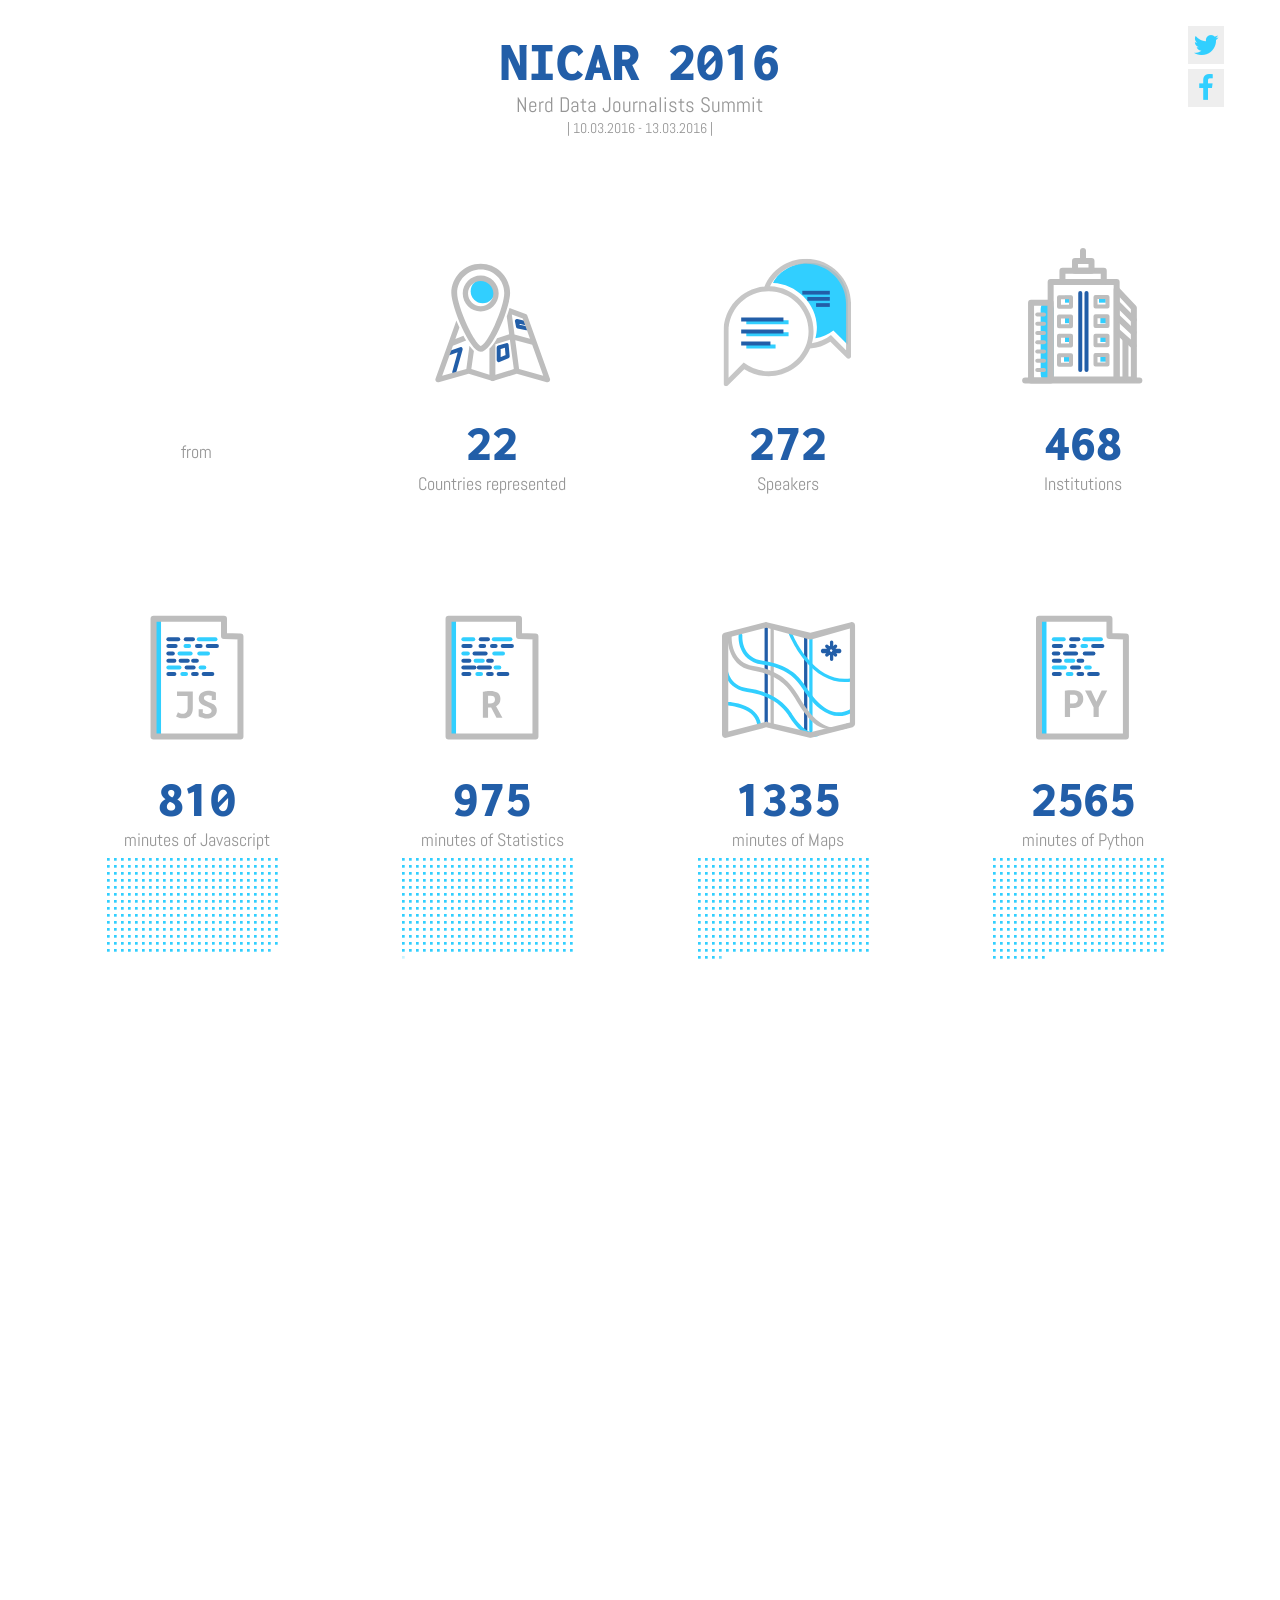
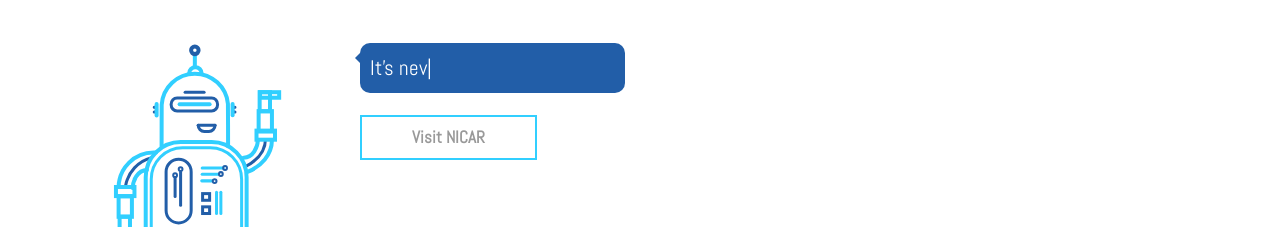
==== index.html @ ded90fb3 "mob test" ====
<!doctype html>

<html lang="en">
<head>
  <meta charset="utf-8">

  <title>NiCAR 2016</title>
  <meta name="description" content="NICAR facts">
  <meta name="author" content="SitePoint">

  <link href='https://fonts.googleapis.com/css?family=Inconsolata' rel='stylesheet' type='text/css'>
  <link href='https://fonts.googleapis.com/css?family=Abel' rel='stylesheet' type='text/css'>

  <link rel="stylesheet" href="css/bootstrap.min.css">
  <link rel="stylesheet" href="https://maxcdn.bootstrapcdn.com/font-awesome/4.5.0/css/font-awesome.min.css">
  <link rel="stylesheet" href="css/style.css">
</head>

<body>
  <section id="header" class="container-fluid">
    <div class="row">
    <div class="col-lg-10 col-lg-offset-1 col-md-10 col-mg-offset-1 col-sm-10 col-sm-offset-1 col-xs-8 col-xs-offset-2">
      <h1 id="main-title"> NICAR 2016  </h1>
      <h3 class="center"> Nerd Data Journalists Summit</h3>
      <h4 class="center">| 10.03.2016 - 13.03.2016 |</h4>
    </div>
    <div class="col-lg-1 col-md-1 col-sm-1 col-xs-1">
      <div class="social-icons">
      <div class="twitter"> <a href=""target="_blank"><i class="fa fa-twitter fa-fw fa-2x"></i></a></div>
      <div class="facebook">  <a href=""target="_blank"><i class="fa fa-facebook fa-fw fa-2x"></i></a></div>
     </div>
    </div>
  </section>

  <section id="main">
    <div class="row first-facts">
      <div class="globe col-lg-3 col-md-3 col-sm-6 col-xs-12">
        <div id="globe" width="200" height="200"></div>
        <div id="participants" class="subtitle"></div>
        <div class="subtitle">from <span id="country"> </span></div>
      </div>
      <div class="fact col-lg-3 col-md-3 col-sm-6 col-xs-12">
        <img class="img-responsive" src="img/countries.svg"></img>
        <h2>22</h2>
        <div class="subtitle"> Countries represented</div>
      </div>
      <div class="fact col-lg-3 col-md-3 col-sm-6 col-xs-12">
        <img class="img-responsive" src="img/speaker.svg"></img>
        <h2>272</h2>
        <div class="subtitle"> Speakers </div>
      </div>
      <div class="fact col-lg-3 col-md-3 col-sm-6 col-xs-12">
          <img class="img-responsive" src="img/organization.svg"></img>
        <h2 class="title-year">468</h2>
        <div class="subtitle"> Institutions </div>
      </div>
  	</div>
  <div class="row ">
    <div class="col-lg-3 col-md-3 col-sm-6 col-xs-12">
      <img class="img-responsive" src="img/js.svg"></img>
      <h2>810</h2>
      <div class="subtitle"> minutes of Javascript </div>
      <div id="javascript" class="minutes"> </div>
    </div>
    <div class="col-lg-3 col-md-3 col-sm-6 col-xs-12">
      <img class="img-responsive" src="img/r.svg"></img>
      <h2>975</h2>
      <div class="subtitle"> minutes of Statistics </div>
      <div id="statistics" class="minutes"> </div>
    </div>
    <div class="col-lg-3 col-md-3 col-sm-6 col-xs-12">
      <img class="img-responsive" src="img/map.svg"></img>
      <h2>1335</h2>
      <div class="subtitle"> minutes of Maps </div>
      <div id="maps" class="minutes"> </div>
    </div>
    <div class="col-lg-3 col-md-3 col-sm-6 col-xs-12">
      <img class="img-responsive" src="img/py.svg"></img>
      <h2>2565</h2>
      <div class="subtitle"> minutes of Python </div>
      <div id="python" class="minutes"> </div>
    </div>
    <div class="col-lg-3 col-md-3 col-sm-6 col-xs-12">
      <img class="img-responsive" src="img/botik.svg"></img>
    </div>
    <div class="col-lg-3 col-md-3 col-sm-6 col-xs-12">
      <div class="jr-speechbubble">
        <span id="robospeech"> </span>
       </div>
       <a class="btn" href="http://www.ire.org/conferences/nicar2016/"> Visit NICAR</a>
    </div>
	</div>
</section>



  <script src="http://code.jquery.com/jquery-1.12.0.min.js"></script>
  <script src="js/noframework.waypoints.min.js"></script>
  <script src="js/d3.min.js"></script>
  <script src="http://d3js.org/queue.v1.min.js"></script>
  <script src="http://d3js.org/topojson.v1.min.js"></script>
  <script src="js/globe.js"></script>
  <script src="js/nicarminutes.js"></script>
  <script src="js/typed.js"></script>

  <script>

  var waypoint = new Waypoint({
  element: document.getElementById('robospeech'),
  handler: function(direction) {
    console.log('Scrolled to waypoint!')
  $(function(){
       $("#robospeech").typed({
         strings: ["It's never too much coding, right?"],
         typeSpeed: 10
       });
   });
 },
  offset: "90%"
})


  </script>
</body>
</html>
---- css/style.css ----
body {
  font-family:'Abel', sans-serif ;
  color: #969696;
}


h1 {
  font-size: 4em;
  font-family: 'Inconsolata', sans-serif ;
  font-weight: 900;
  margin: 10px 0px 0px 0px;
  text-align: center;
  color: #225ea8;
  /*text-decoration: underline;*/
}

h2 {
  font-size: 52px;
  font-family: 'Inconsolata', sans-serif ;
  font-weight: 900;
  margin: 5px 0px 0px 0px;
  text-align: center;
  color: #225ea8;
  /*text-decoration: underline;*/
}

h3 {
  font-size: 1.5em;
  margin: 0px;
}

h4 {
  font-size: 1em;
  margin: 5px;
  /*color: #439fd8;*/

}

.social-icons {
  position: fixed;
}

.fa-twitter,
.fa-facebook {
  background-color: #eee;
  padding: 5px;
  margin-top: 5px;
  color: #31cfff;
}

.fa-facebook:hover,
.fa-twitter:hover {
  color: #225ea8;
}

.center {
  text-align: center;
}

#country {
  color:#31cfff;
}

img {
  margin:auto;
}

#main-title {
  font-size: 7em;
}

#header {
  margin-top: 1em;
  margin-bottom: 7em;
}

#main {
  padding-left: 12%;
  padding-right: 12%;
}

.minutes {
  margin:auto;
}

.subtitle {
  font-size: 1.3em;
  text-align: center;
}

.fact {
  border-left: 1px solid #ddd;
  margin-bottom: 12em;
}


.btn {
  outline: none;
  box-shadow: none;
  background: #fff;
  border: 2px solid #31cfff;
  padding: 0.5em 3em;
  margin-bottom: 2em;
  margin-top: 1em;
  border-radius: 0px;
  font-size: 1.2em;
  font-weight: bold;
  color: #999;
}

.btn:hover {
  border: 2px solid #225ea8;
  color: #31cfff;
}


/*D3.js*/

canvas,
svg {
    display: block;
    margin: auto;
}




  .jr-speechbubble {
    background:#225ea8;
    border-radius:1rem;
    max-width:350px;
    margin:0 0 0.5rem;
    padding:1rem;
    position:relative;
  }

  .jr-speechbubble:before {
    border:0.5rem solid #225ea8;
    border-color:transparent #225ea8 transparent transparent;
    content:"";
    left:-1rem;
    position:absolute;
  }

  .jr-speechbubble-right {
    background:#225ea8;
  }

  .jr-speechbubble-right:before {
    content:none;
  }

  .jr-speechbubble-right:after {
    border:0.5rem solid #225ea8;
    border-color:transparent transparent transparent  #225ea8;
    content:"";
    right:-1rem;
    position:absolute;
  }
  .jr-speechbubble span {
    color:#fff;
    font-size: 1.5em;
  }


  .typed-cursor{
    opacity: 1;
    -webkit-animation: blink 0.7s infinite;
    -moz-animation: blink 0.7s infinite;
    animation: blink 0.7s infinite;
}
@keyframes blink{
    0% { opacity:1; }
    50% { opacity:0; }
    100% { opacity:1; }
}
@-webkit-keyframes blink{
    0% { opacity:1; }
    50% { opacity:0; }
    100% { opacity:1; }
}
@-moz-keyframes blink{
    0% { opacity:1; }
    50% { opacity:0; }
    100% { opacity:1; }
}



 @media only screen and (min-width : 320px) {
  #main { padding-left: 5%;   padding-right: 5%; }
  #header{ margin-top: 1.5em;}
  #main-title {font-size: 4em;}
  .fact {border-left: none; margin-bottom: 7em;}
  .globe {margin-bottom: 7em;}
  }

  @media only screen and (min-width : 480px) {
    #main { padding-left: 5%;   padding-right: 5%; }
    #header{ margin-top: 1.5em;}
    #main-title {font-size: 4em;}
    .fact {border-left: none; margin-bottom: 7em;}
    .globe {margin-bottom: 7em;}
   }
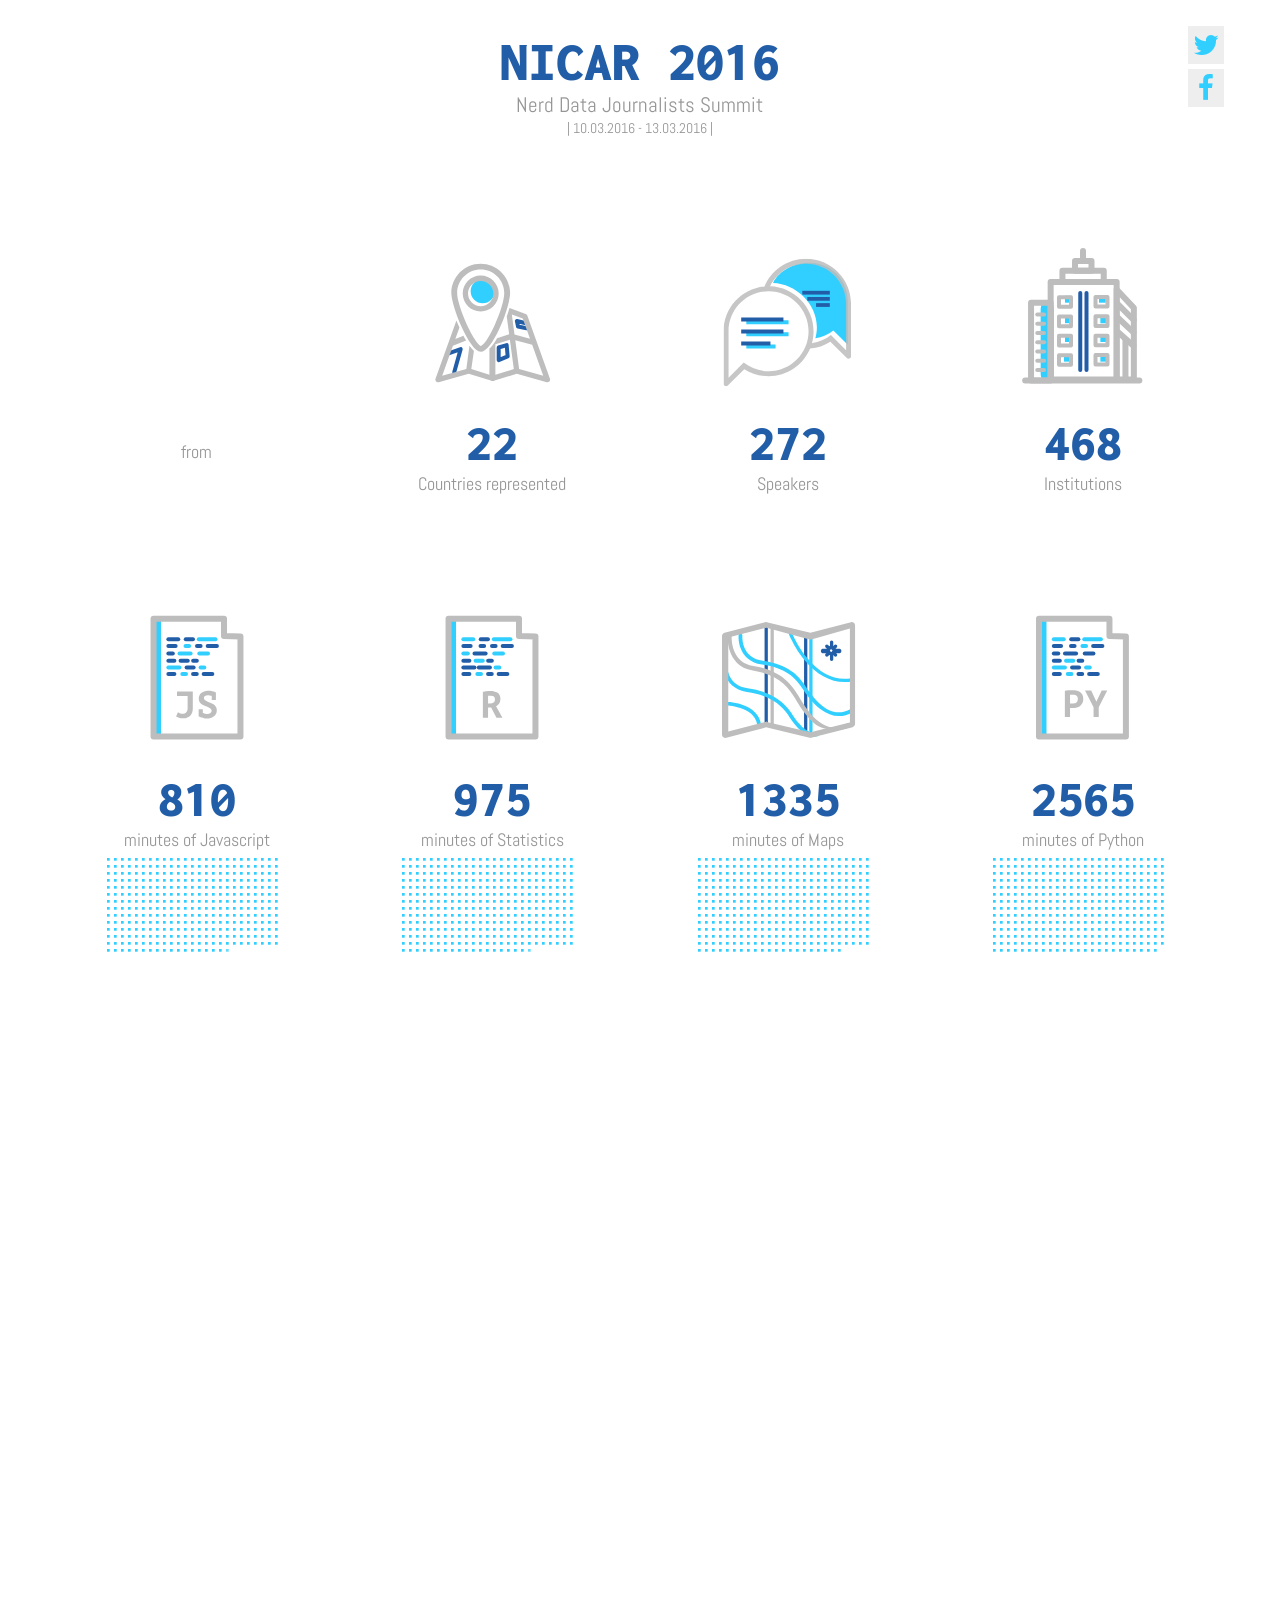
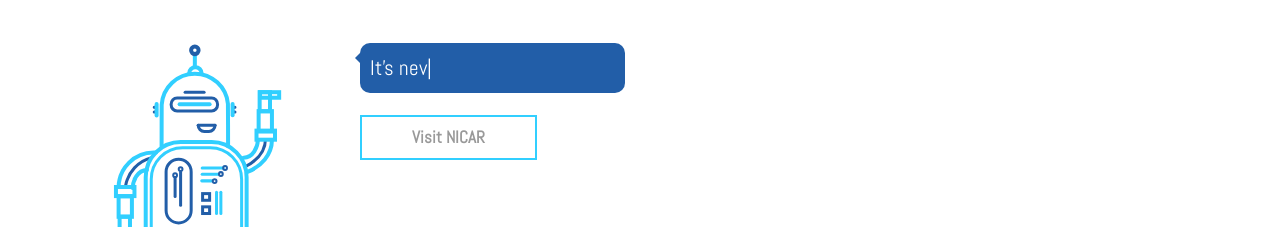
==== commit 3b473b93: "m test" ====
--- a/index.html
+++ b/index.html
@@ -7,6 +7,7 @@
   <title>NiCAR 2016</title>
   <meta name="description" content="NICAR facts">
   <meta name="author" content="SitePoint">
+  <meta name="viewport" content="width=device-width, initial-scale=1, maximum-scale=1">
 
   <link href='https://fonts.googleapis.com/css?family=Inconsolata' rel='stylesheet' type='text/css'>
   <link href='https://fonts.googleapis.com/css?family=Abel' rel='stylesheet' type='text/css'>
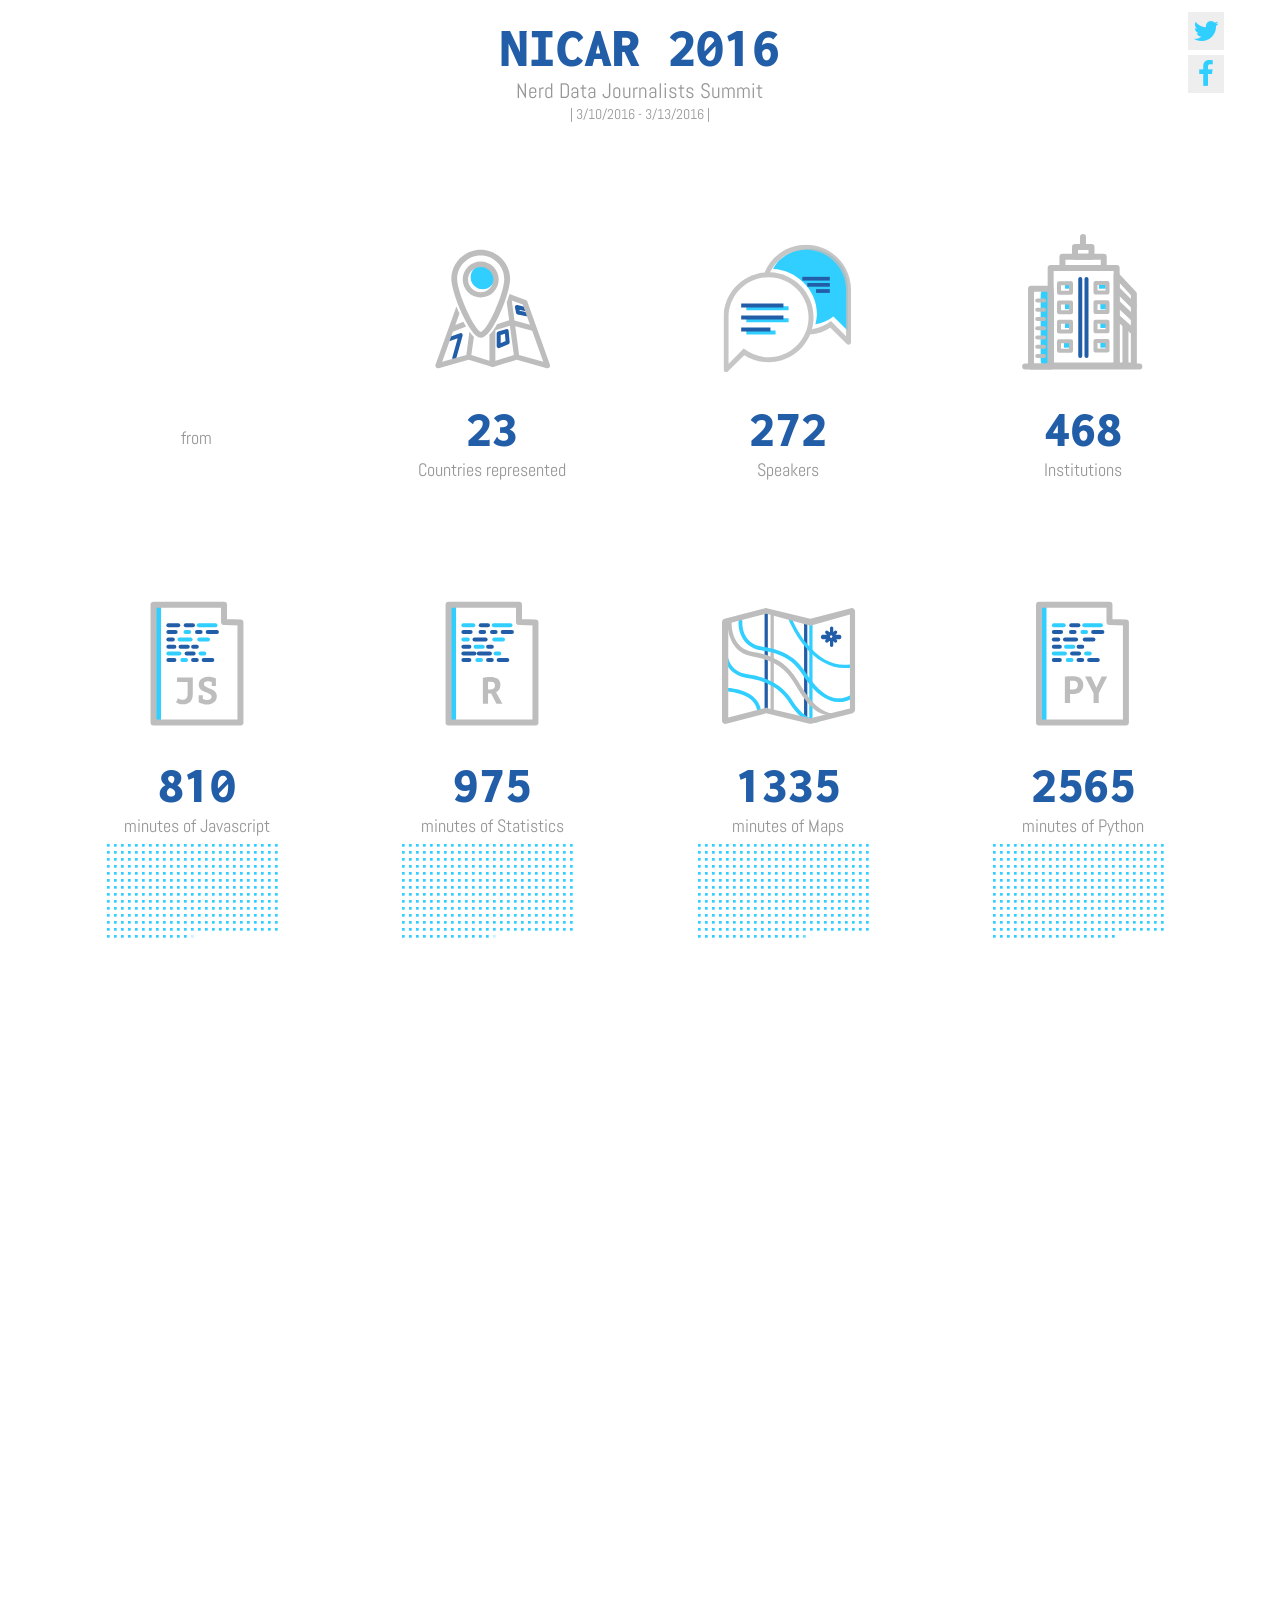
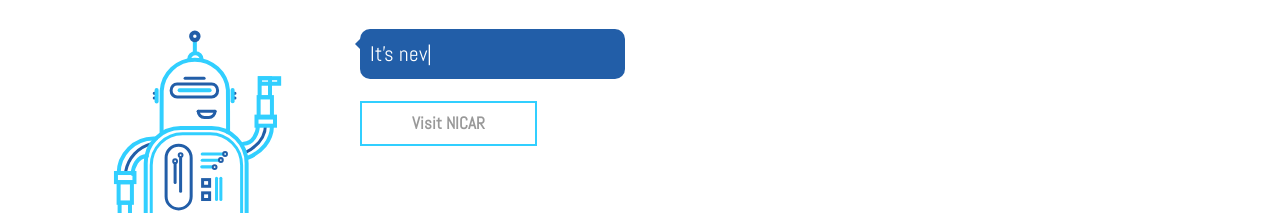
==== commit 194a0db3: "version" ====
--- a/index.html
+++ b/index.html
@@ -5,9 +5,29 @@
   <meta charset="utf-8">
 
   <title>NiCAR 2016</title>
-  <meta name="description" content="NICAR facts">
+  <meta name="description" content="Nerd Data Journalists Summit">
   <meta name="author" content="SitePoint">
   <meta name="viewport" content="width=device-width, initial-scale=1, maximum-scale=1">
+
+
+  <!-- OpenGraph Meta Tags -->
+  <meta property="og:site_name" content="yarynam.github.io" />
+  <meta property="og:type" content="website" />
+  <meta property="og:title" content="NICAR 2016" />
+  <meta property="og:image" content="http://texty.org.ua/action/file/download?file_guid=65108" />
+  <meta property="og:description" content="Nerd Data Journalists Summit" />
+  <meta property="og:url" content="http://yarynam.github.io/" />
+
+  <!-- Twitter Card Meta Tags -->
+  <meta name="twitter:site" content="@IRE_NICAR" />
+  <meta property="twitter:account_id" content="49572937" />
+  <meta name="twitter:card" content="summary_large_image" />
+  <meta name="twitter:url" content="http://yarynam.github.io/" />
+  <meta name="twitter:title" content="NICAR 2016" />
+  <meta name="twitter:description" content="NICAR 2016 facts" />
+  <meta name="twitter:image:src" content="http://texty.org.ua/action/file/download?file_guid=65108" />
+  <meta name="twitter:image:width" content="1505" />
+  <meta name="twitter:image:height" content="819" />
 
   <link href='https://fonts.googleapis.com/css?family=Inconsolata' rel='stylesheet' type='text/css'>
   <link href='https://fonts.googleapis.com/css?family=Abel' rel='stylesheet' type='text/css'>
@@ -23,12 +43,12 @@
     <div class="col-lg-10 col-lg-offset-1 col-md-10 col-mg-offset-1 col-sm-10 col-sm-offset-1 col-xs-8 col-xs-offset-2">
       <h1 id="main-title"> NICAR 2016  </h1>
       <h3 class="center"> Nerd Data Journalists Summit</h3>
-      <h4 class="center">| 10.03.2016 - 13.03.2016 |</h4>
+      <h4 class="center">|  3/10/2016 - 3/13/2016 |</h4>
     </div>
     <div class="col-lg-1 col-md-1 col-sm-1 col-xs-1">
       <div class="social-icons">
-      <div class="twitter"> <a href=""target="_blank"><i class="fa fa-twitter fa-fw fa-2x"></i></a></div>
-      <div class="facebook">  <a href=""target="_blank"><i class="fa fa-facebook fa-fw fa-2x"></i></a></div>
+      <div class="twitter"> <a href="https://twitter.com/home?status=NICAR 2016 facts http://yarynam.github.io/NICAR/"target="_blank"><i class="fa fa-twitter fa-fw fa-2x"></i></a></div>
+      <div class="facebook">  <a href="https://www.facebook.com/sharer/sharer.php?u=http://yarynam.github.io/NICAR/"target="_blank"><i class="fa fa-facebook fa-fw fa-2x"></i></a></div>
      </div>
     </div>
   </section>
@@ -42,7 +62,7 @@
       </div>
       <div class="fact col-lg-3 col-md-3 col-sm-6 col-xs-12">
         <img class="img-responsive" src="img/countries.svg"></img>
-        <h2>22</h2>
+        <h2>23</h2>
         <div class="subtitle"> Countries represented</div>
       </div>
       <div class="fact col-lg-3 col-md-3 col-sm-6 col-xs-12">
--- a/css/style.css
+++ b/css/style.css
@@ -189,7 +189,7 @@
 
  @media only screen and (min-width : 320px) {
   #main { padding-left: 5%;   padding-right: 5%; }
-  #header{ margin-top: 1.5em;}
+  #header{ margin-top: 0.5em;}
   #main-title {font-size: 4em;}
   .fact {border-left: none; margin-bottom: 7em;}
   .globe {margin-bottom: 7em;}
@@ -197,7 +197,7 @@
 
   @media only screen and (min-width : 480px) {
     #main { padding-left: 5%;   padding-right: 5%; }
-    #header{ margin-top: 1.5em;}
+    #header{ margin-top: 0.5em;}
     #main-title {font-size: 4em;}
     .fact {border-left: none; margin-bottom: 7em;}
     .globe {margin-bottom: 7em;}
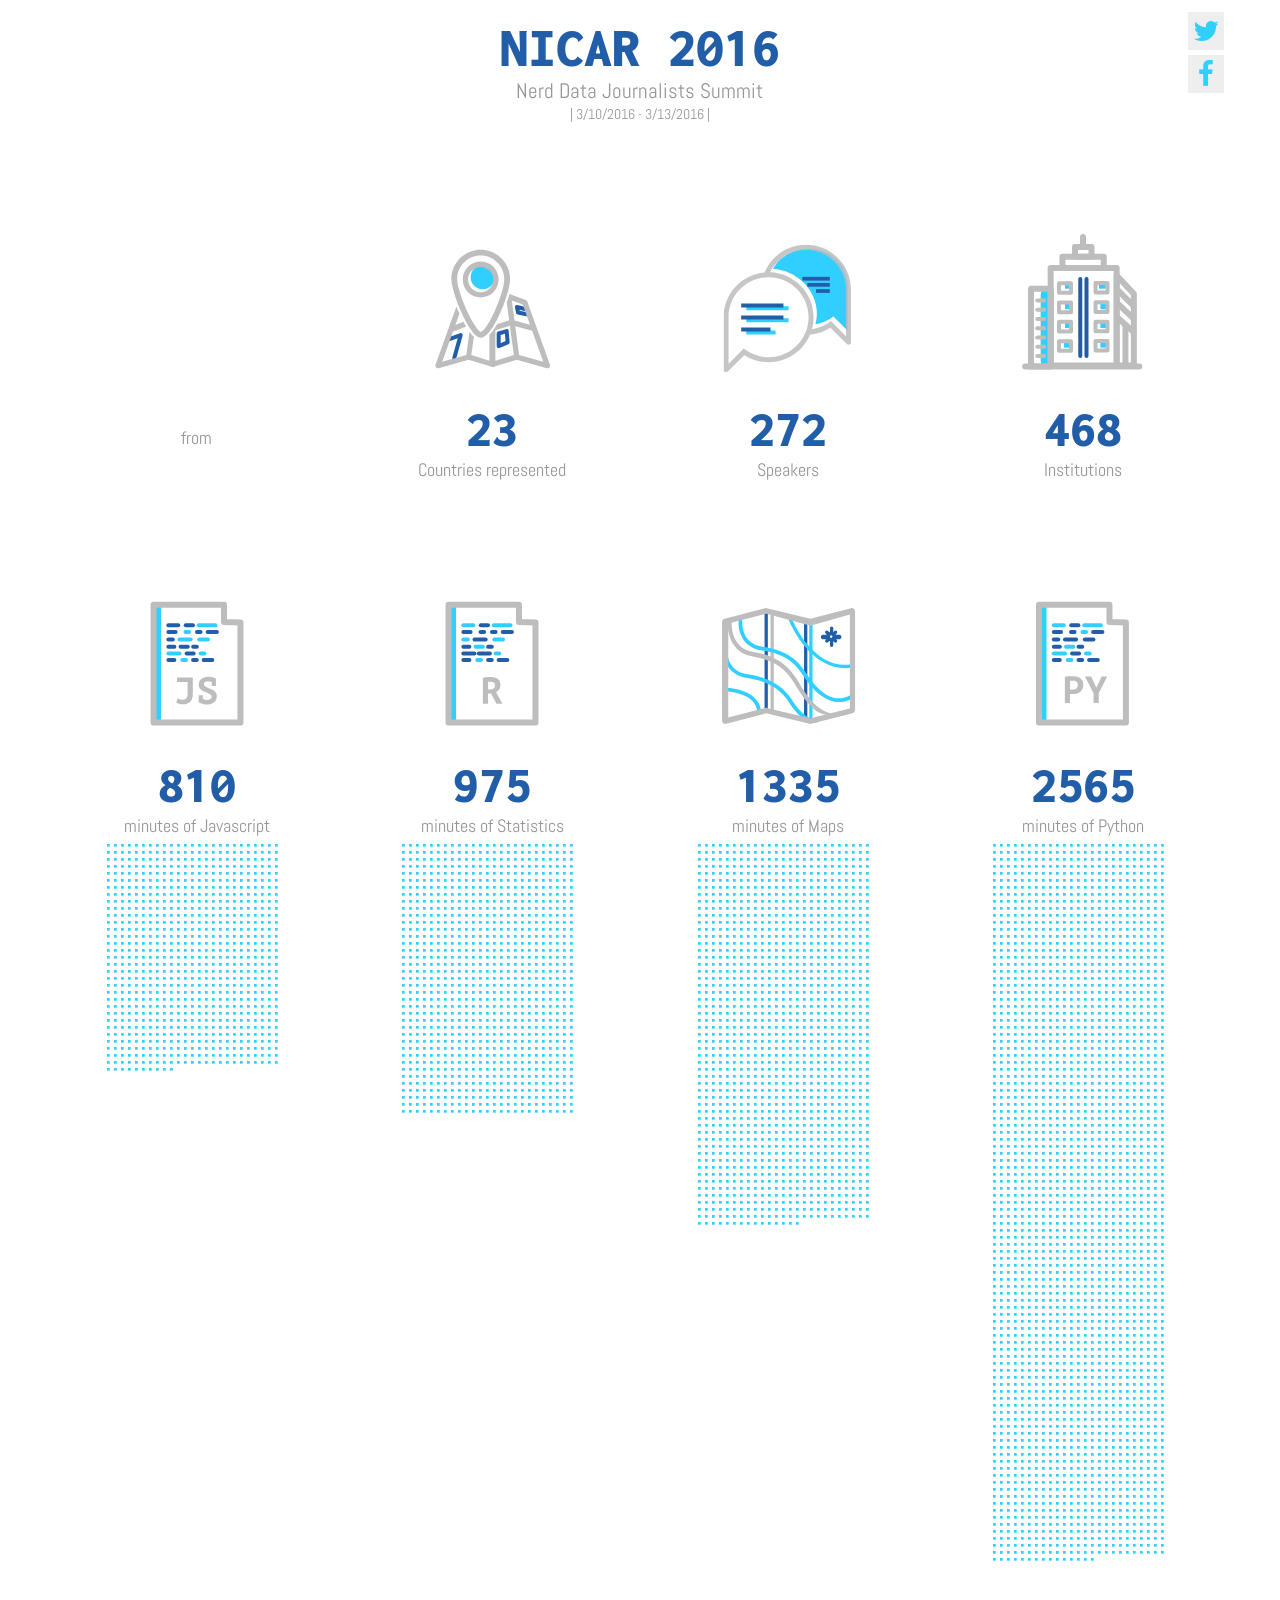
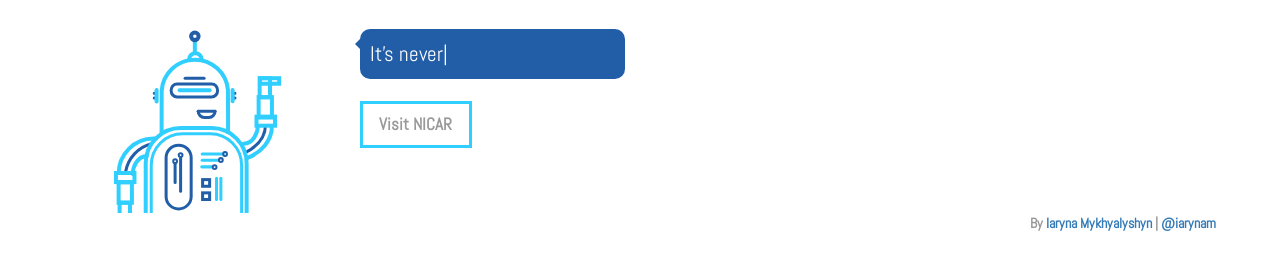
==== commit 560b2b2d: "m version" ====
--- a/index.html
+++ b/index.html
@@ -110,7 +110,10 @@
        </div>
        <a class="btn" href="http://www.ire.org/conferences/nicar2016/"> Visit NICAR</a>
     </div>
-	</div>
+  </div>
+
+    <span id="credits"> By <a href="http://yarynam.github.io/portfolio/"> Iaryna Mykhyalyshyn </a> | <a href="https://twitter.com/iarynam"> @iarynam </a> <span>
+
 </section>
 
 
--- a/css/style.css
+++ b/css/style.css
@@ -93,13 +93,16 @@
   margin-bottom: 12em;
 }
 
+a:link {
+    text-decoration: none;
+}
 
 .btn {
   outline: none;
   box-shadow: none;
   background: #fff;
-  border: 2px solid #31cfff;
-  padding: 0.5em 3em;
+  border: 3px solid #31cfff;
+  padding: 0.5em 1em;
   margin-bottom: 2em;
   margin-top: 1em;
   border-radius: 0px;
@@ -113,6 +116,11 @@
   color: #31cfff;
 }
 
+#credits {
+  float:right;
+  font-weight: bold;
+  margin-bottom: 2em;
+}
 
 /*D3.js*/
 
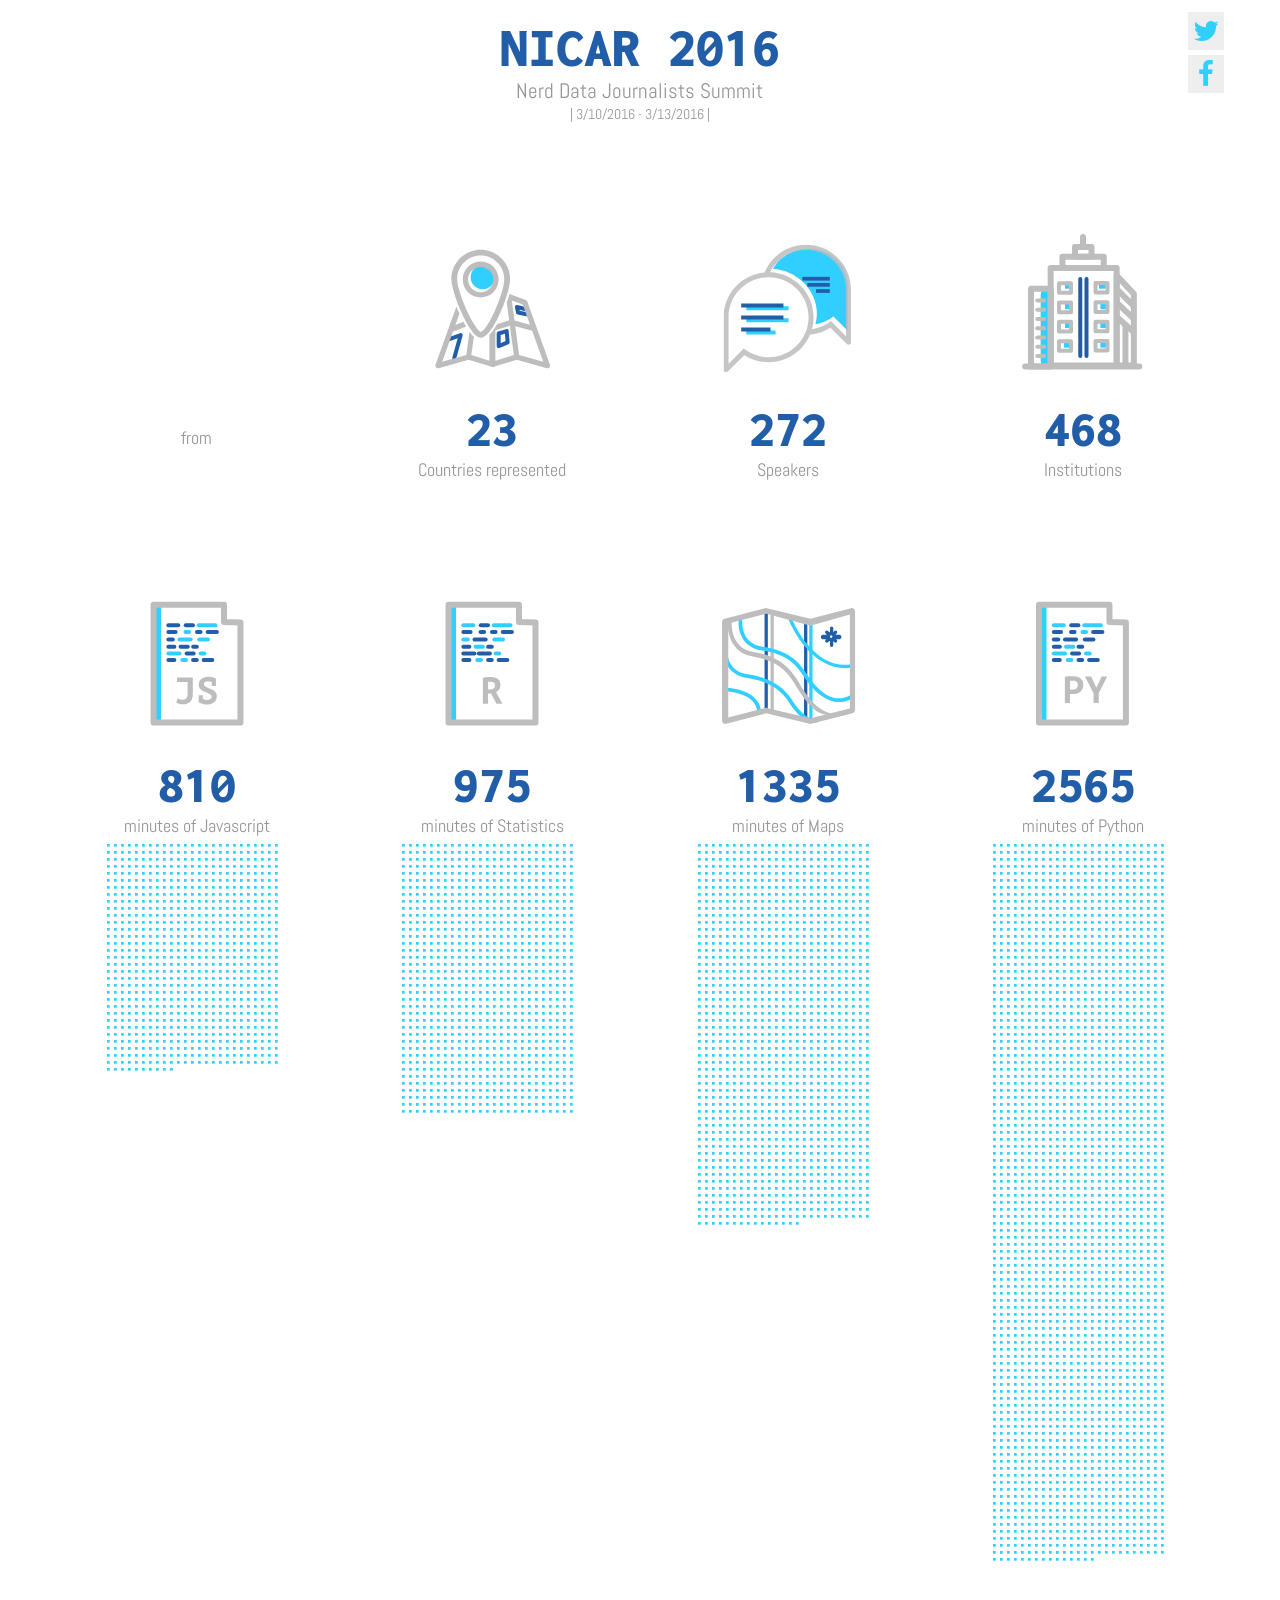
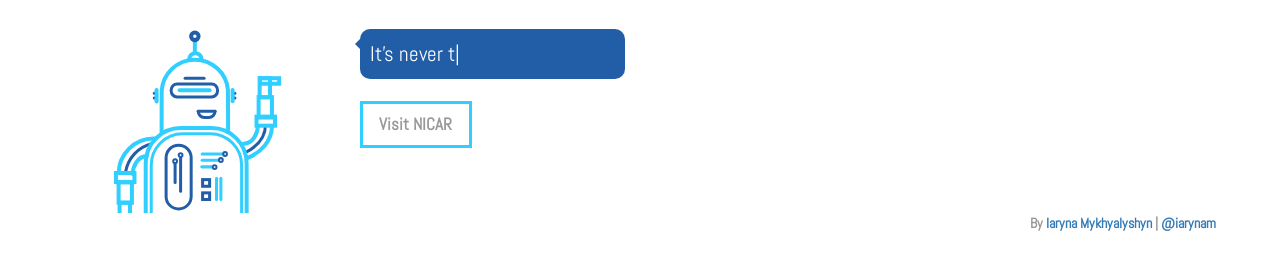
==== commit c91194b2: "test" ====
--- a/index.html
+++ b/index.html
@@ -4,9 +4,9 @@
 <head>
   <meta charset="utf-8">
 
-  <title>NiCAR 2016</title>
+
   <meta name="description" content="Nerd Data Journalists Summit">
-  <meta name="author" content="SitePoint">
+  <meta http-equiv="X-UA-Compatible" content="IE=edge">
   <meta name="viewport" content="width=device-width, initial-scale=1, maximum-scale=1">
 
 
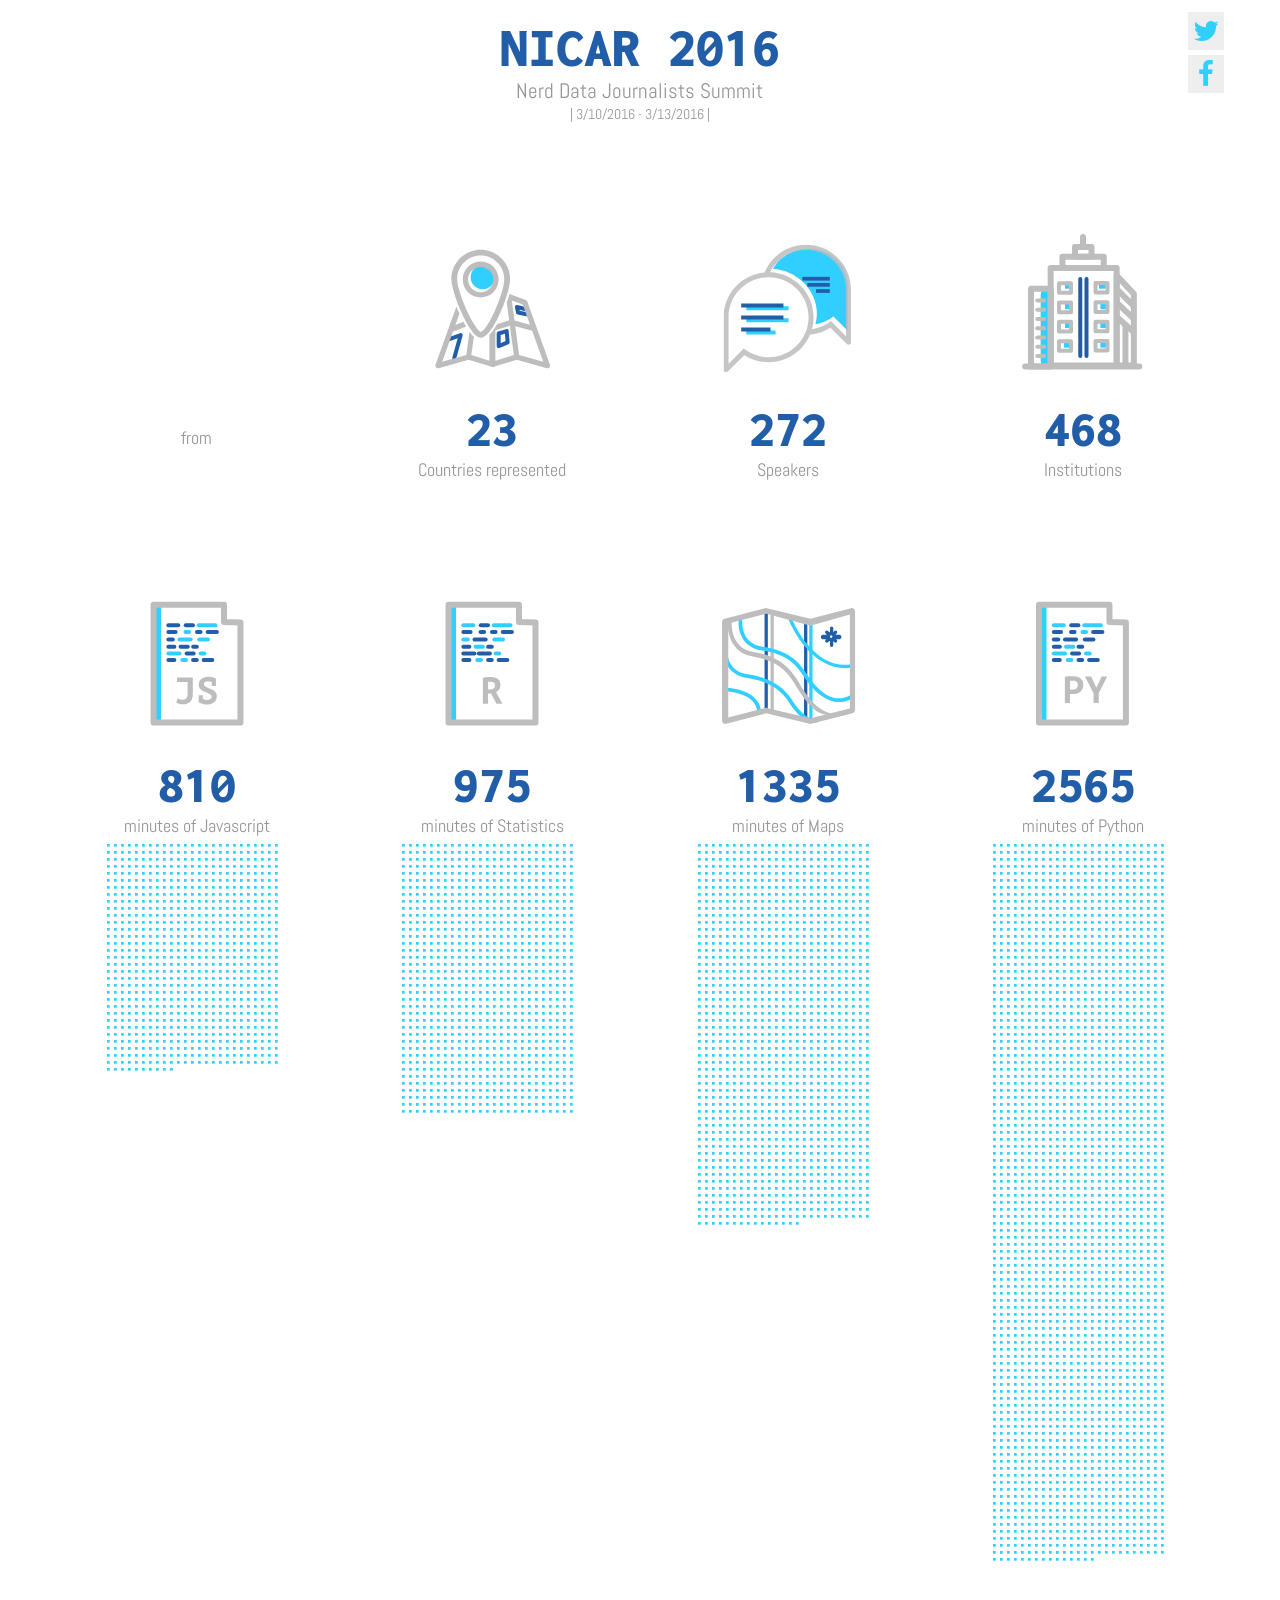
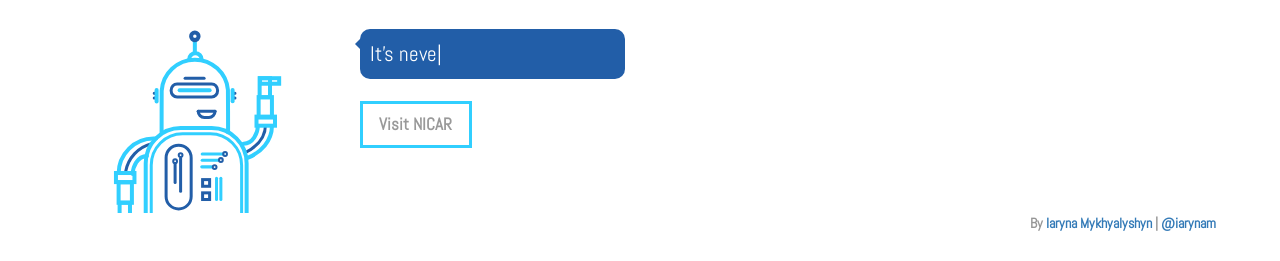
==== commit dbe6110c: "draft" ====
--- a/index.html
+++ b/index.html
@@ -4,11 +4,13 @@
 <head>
   <meta charset="utf-8">
 
+  <meta charset="utf-8">
+  <meta http-equiv="X-UA-Compatible" content="IE=edge">
+  <meta name="viewport" content="width=device-width, initial-scale=1">
+  <meta name="description" content="NICAR 2016">
+  <meta name="author" content="Iaryna Mykhyalyshyn">
 
-  <meta name="description" content="Nerd Data Journalists Summit">
-  <meta http-equiv="X-UA-Compatible" content="IE=edge">
-  <meta name="viewport" content="width=device-width, initial-scale=1, maximum-scale=1">
-
+  <meta name="keywords" content="NICAR data journalism">
 
   <!-- OpenGraph Meta Tags -->
   <meta property="og:site_name" content="yarynam.github.io" />
@@ -36,6 +38,12 @@
   <link rel="stylesheet" href="https://maxcdn.bootstrapcdn.com/font-awesome/4.5.0/css/font-awesome.min.css">
   <link rel="stylesheet" href="css/style.css">
 </head>
+
+
+
+
+
+
 
 <body>
   <section id="header" class="container-fluid">
--- a/css/style.css
+++ b/css/style.css
@@ -46,6 +46,7 @@
   padding: 5px;
   margin-top: 5px;
   color: #31cfff;
+  cursor: pointer;
 }
 
 .fa-facebook:hover,
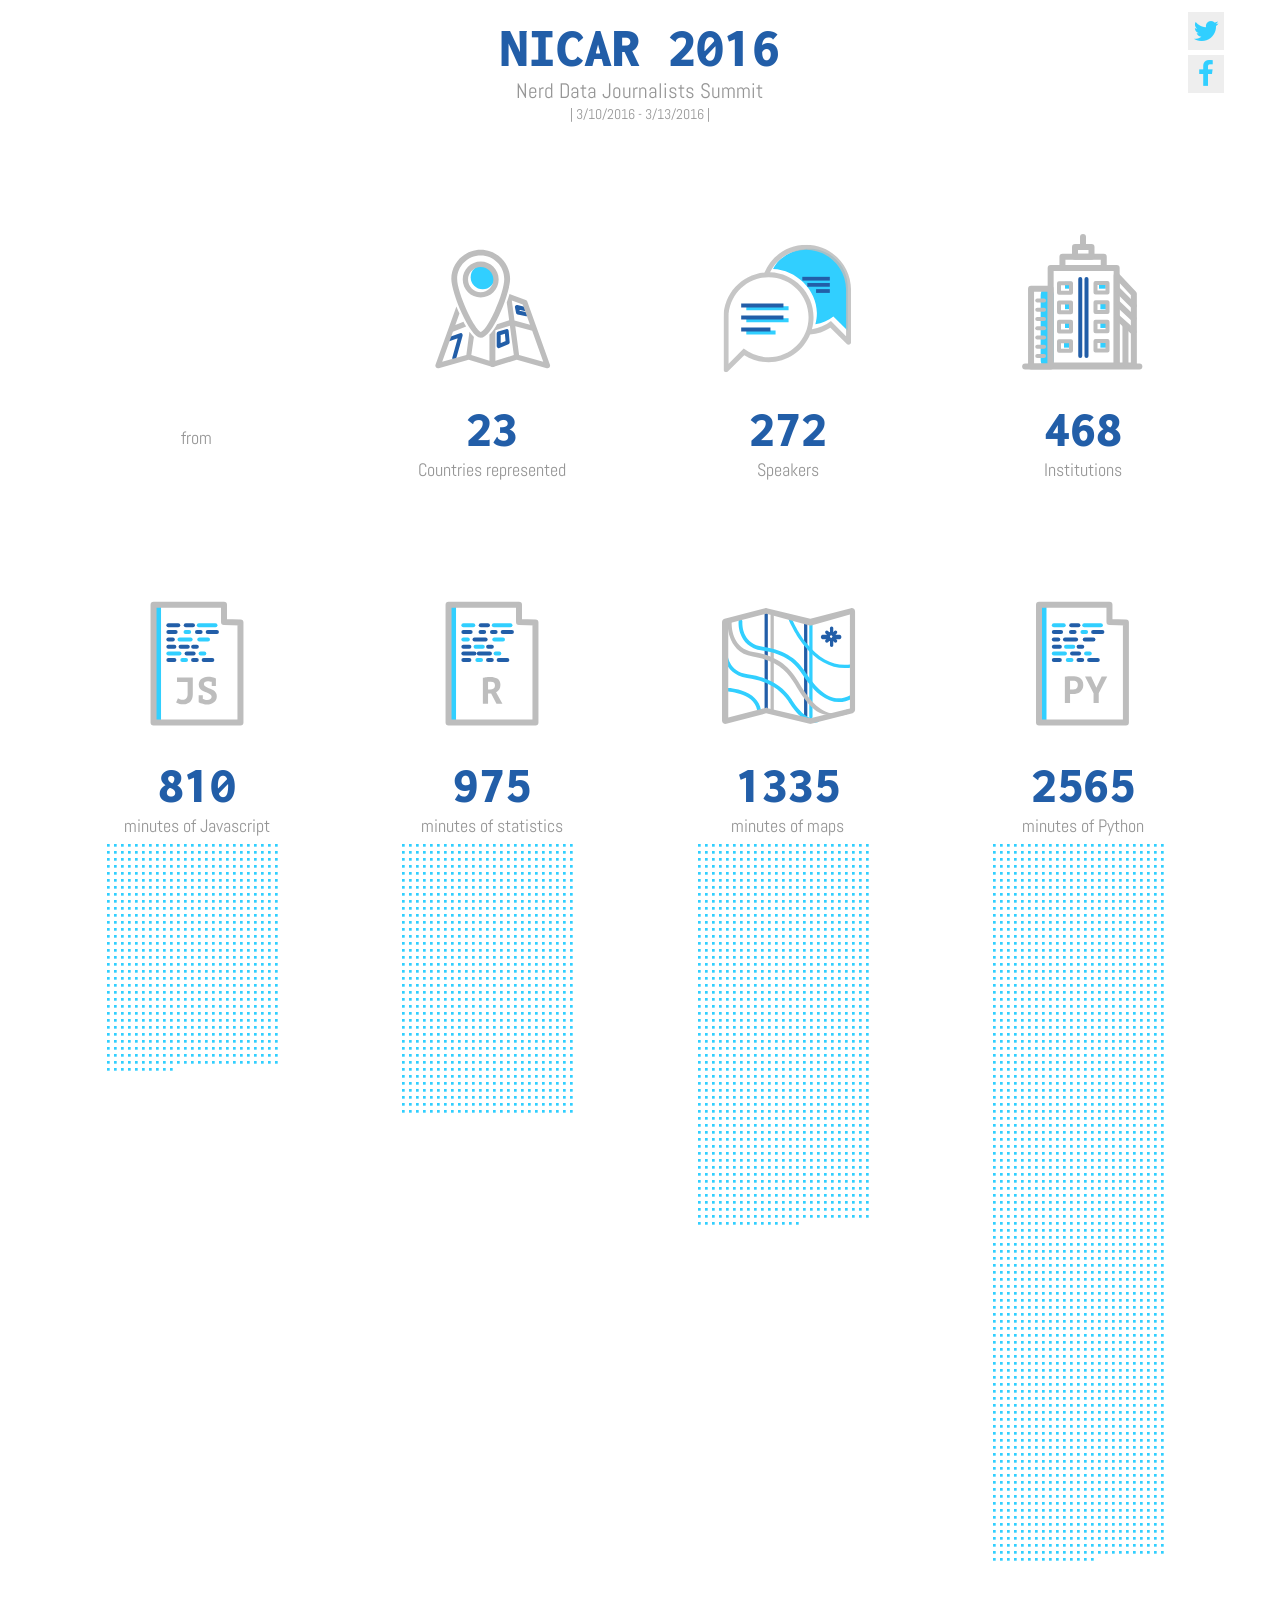
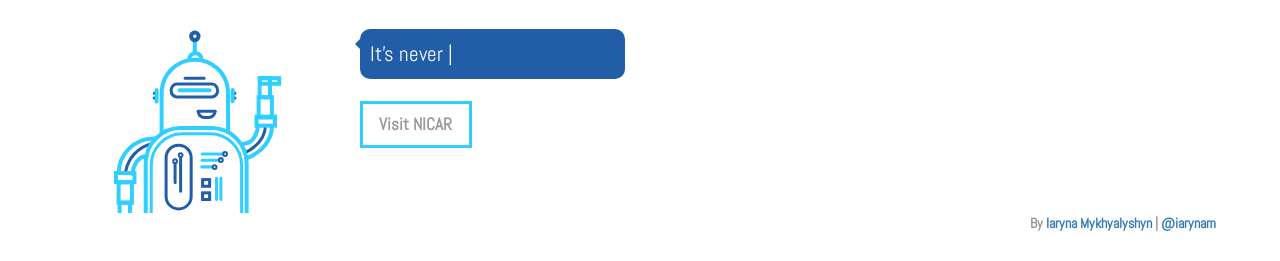
==== commit e4dd4214: "NICAR" ====
--- a/index.html
+++ b/index.html
@@ -5,9 +5,10 @@
   <meta charset="utf-8">
 
   <meta charset="utf-8">
+  <meta name="title" content="NICAR 2016">
   <meta http-equiv="X-UA-Compatible" content="IE=edge">
   <meta name="viewport" content="width=device-width, initial-scale=1">
-  <meta name="description" content="NICAR 2016">
+  <meta name="description" content="Nerd Data Journalists Summit">
   <meta name="author" content="Iaryna Mykhyalyshyn">
 
   <meta name="keywords" content="NICAR data journalism">
@@ -16,7 +17,7 @@
   <meta property="og:site_name" content="yarynam.github.io" />
   <meta property="og:type" content="website" />
   <meta property="og:title" content="NICAR 2016" />
-  <meta property="og:image" content="http://texty.org.ua/action/file/download?file_guid=65108" />
+  <meta property="og:image" content="https://github.com/yarynam/NICAR/blob/gh-pages/img/sm.png?raw=true" />
   <meta property="og:description" content="Nerd Data Journalists Summit" />
   <meta property="og:url" content="http://yarynam.github.io/" />
 
@@ -27,7 +28,7 @@
   <meta name="twitter:url" content="http://yarynam.github.io/" />
   <meta name="twitter:title" content="NICAR 2016" />
   <meta name="twitter:description" content="NICAR 2016 facts" />
-  <meta name="twitter:image:src" content="http://texty.org.ua/action/file/download?file_guid=65108" />
+  <meta name="twitter:image:src" content="https://github.com/yarynam/NICAR/blob/gh-pages/img/sm.png?raw=true" />
   <meta name="twitter:image:width" content="1505" />
   <meta name="twitter:image:height" content="819" />
 
@@ -94,13 +95,13 @@
     <div class="col-lg-3 col-md-3 col-sm-6 col-xs-12">
       <img class="img-responsive" src="img/r.svg"></img>
       <h2>975</h2>
-      <div class="subtitle"> minutes of Statistics </div>
+      <div class="subtitle"> minutes of statistics </div>
       <div id="statistics" class="minutes"> </div>
     </div>
     <div class="col-lg-3 col-md-3 col-sm-6 col-xs-12">
       <img class="img-responsive" src="img/map.svg"></img>
       <h2>1335</h2>
-      <div class="subtitle"> minutes of Maps </div>
+      <div class="subtitle"> minutes of maps </div>
       <div id="maps" class="minutes"> </div>
     </div>
     <div class="col-lg-3 col-md-3 col-sm-6 col-xs-12">
--- a/css/style.css
+++ b/css/style.css
@@ -1,6 +1,7 @@
 body {
   font-family:'Abel', sans-serif ;
   color: #969696;
+  background-color: #fff;
 }
 
 
@@ -113,7 +114,7 @@
 }
 
 .btn:hover {
-  border: 2px solid #225ea8;
+  border: 4px solid #225ea8;
   color: #31cfff;
 }
 
